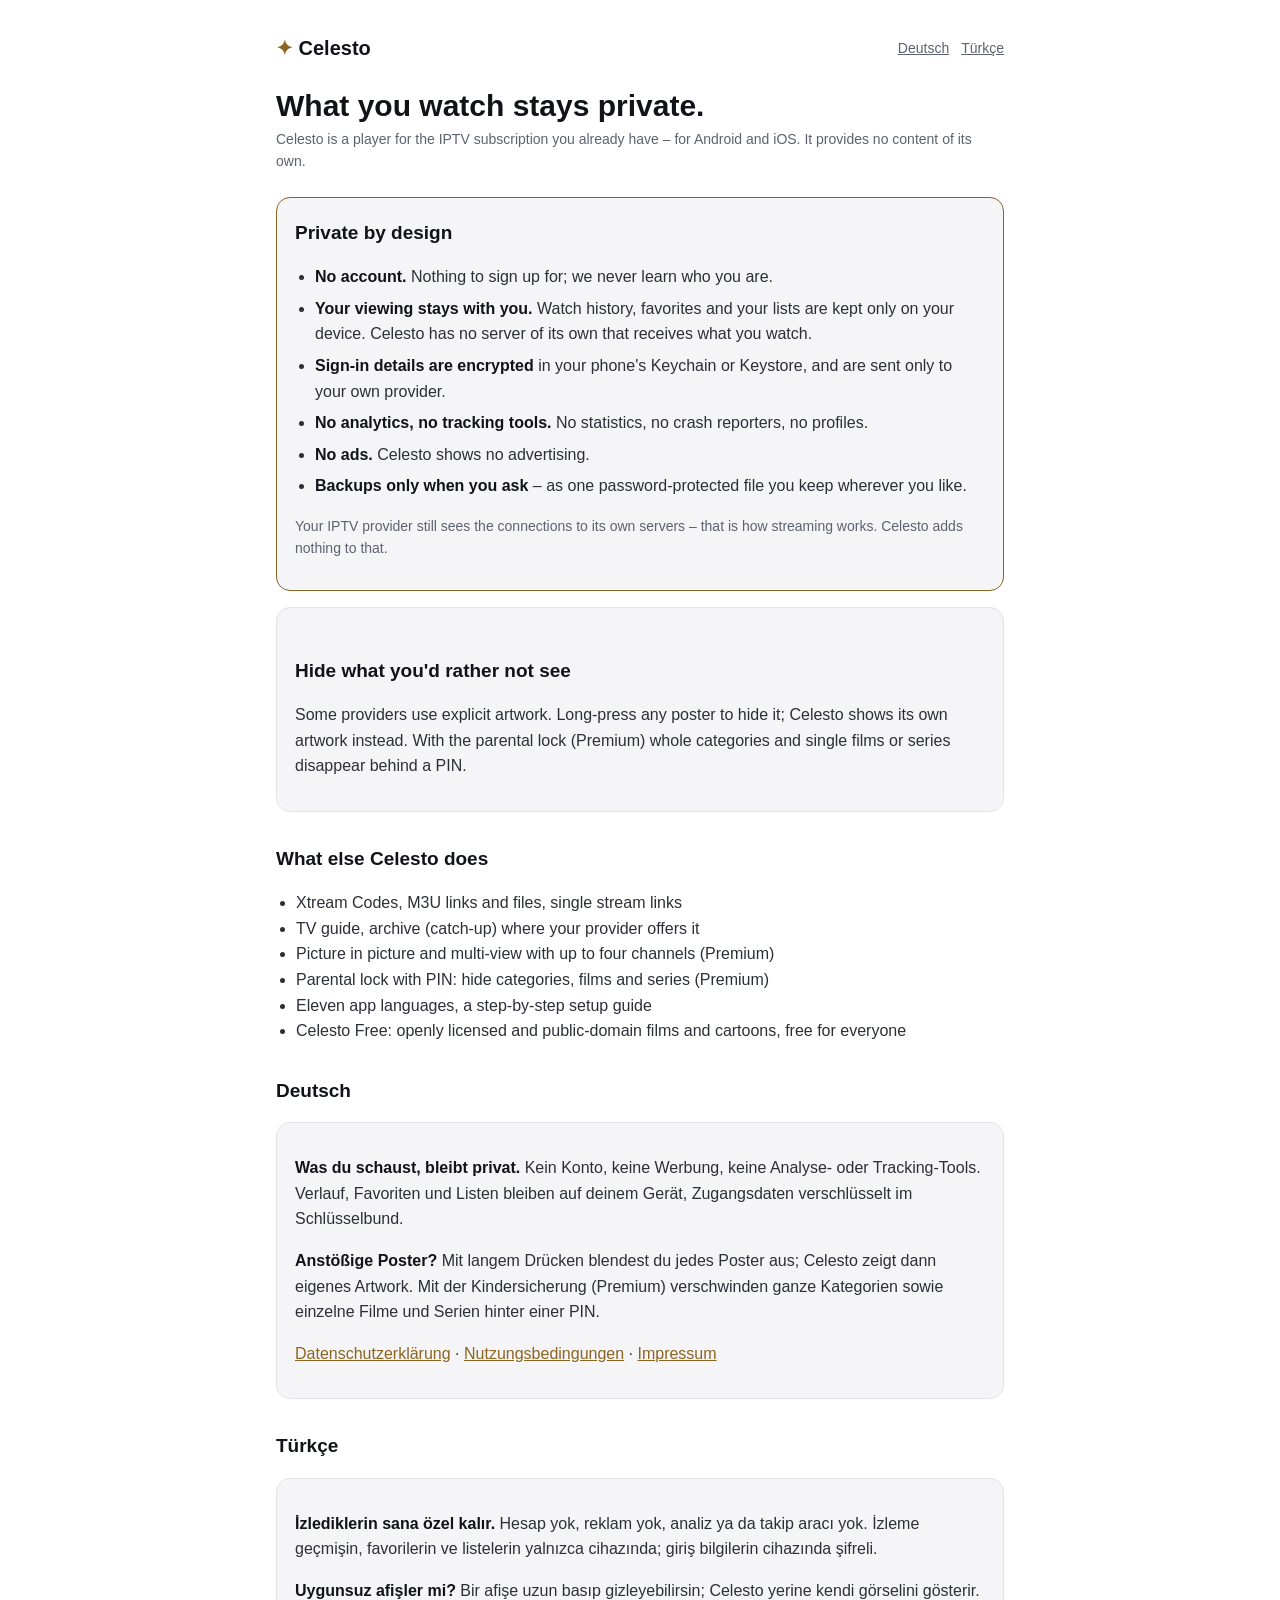
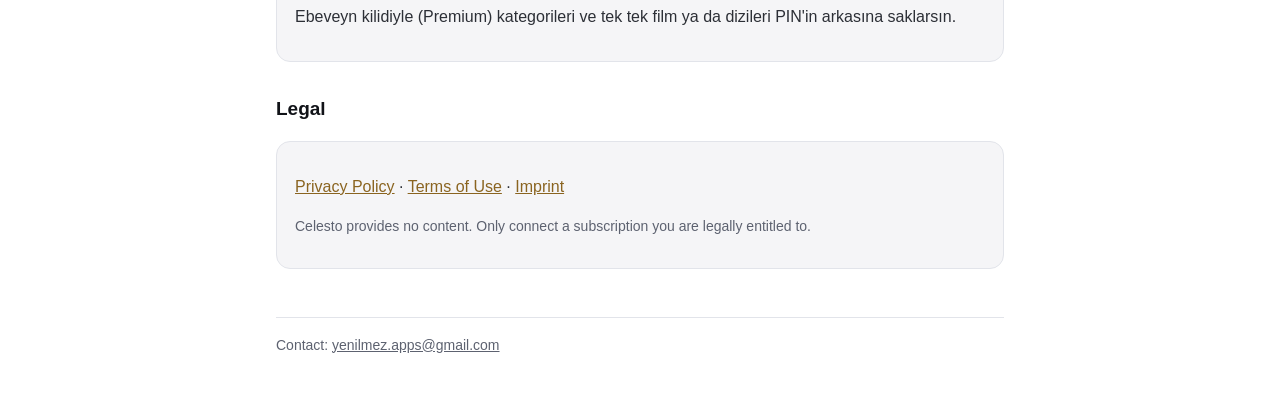
==== index.html @ 04bb2676 "Celesto legal pages and free film list Co-Authored-By: Claude Opus 5.5 <noreply@anthropic.com>" ====
<!doctype html>
<html lang="en">
<head>
<meta charset="utf-8">
<meta name="viewport" content="width=device-width, initial-scale=1">
<title>Celesto – IPTV player that keeps what you watch on your phone</title>
<meta name="description" content="Celesto is a privacy-friendly IPTV player for Android and iOS. No account, no tracking of what you watch: your lists, history and sign-in details stay encrypted on your device.">
<link rel="stylesheet" href="style.css">
</head>
<body>
<main>
<header>
  <a class="brand" href="index.html"><span>✦</span> Celesto</a>
  <nav><a href="#deutsch">Deutsch</a><a href="#turkce">Türkçe</a></nav>
</header>

<h1>What you watch stays private.</h1>
<p class="updated">Celesto is a player for the IPTV subscription you already have – for Android and iOS. It provides no content of its own.</p>

<div class="card promise">
  <h2>Private by design</h2>
  <ul>
    <li><strong>No account.</strong> Nothing to sign up for; we never learn who you are.</li>
    <li><strong>Your viewing stays with you.</strong> Watch history, favorites and your lists are kept only on your device. Celesto has no server of its own that receives what you watch.</li>
    <li><strong>Sign-in details are encrypted</strong> in your phone's Keychain or Keystore, and are sent only to your own provider.</li>
    <li><strong>No analytics, no tracking tools.</strong> No statistics, no crash reporters, no profiles.</li>
    <li><strong>No ads.</strong> Celesto shows no advertising.</li>
    <li><strong>Backups only when you ask</strong> – as one password-protected file you keep wherever you like.</li>
  </ul>
  <p class="note">Your IPTV provider still sees the connections to its own servers – that is how streaming works. Celesto adds nothing to that.</p>
</div>

<div class="card">
  <h2>Hide what you'd rather not see</h2>
  <p>Some providers use explicit artwork. Long-press any poster to hide it; Celesto shows its own artwork instead. With the parental lock (Premium) whole categories and single films or series disappear behind a PIN.</p>
</div>

<h2>What else Celesto does</h2>
<ul>
  <li>Xtream Codes, M3U links and files, single stream links</li>
  <li>TV guide, archive (catch-up) where your provider offers it</li>
  <li>Picture in picture and multi-view with up to four channels (Premium)</li>
  <li>Parental lock with PIN: hide categories, films and series (Premium)</li>
  <li>Eleven app languages, a step-by-step setup guide</li>
  <li>Celesto Free: openly licensed and public-domain films and cartoons, free for everyone</li>
</ul>

<h2 id="deutsch">Deutsch</h2>
<div class="card">
  <p><strong>Was du schaust, bleibt privat.</strong> Kein Konto, keine Werbung, keine Analyse- oder Tracking-Tools. Verlauf, Favoriten und Listen bleiben auf deinem Gerät, Zugangsdaten verschlüsselt im Schlüsselbund.</p>
  <p><strong>Anstößige Poster?</strong> Mit langem Drücken blendest du jedes Poster aus; Celesto zeigt dann eigenes Artwork. Mit der Kindersicherung (Premium) verschwinden ganze Kategorien sowie einzelne Filme und Serien hinter einer PIN.</p>
  <p><a href="de/datenschutz.html">Datenschutzerklärung</a> · <a href="de/nutzungsbedingungen.html">Nutzungsbedingungen</a> · <a href="de/impressum.html">Impressum</a></p>
</div>

<h2 id="turkce">Türkçe</h2>
<div class="card">
  <p><strong>İzlediklerin sana özel kalır.</strong> Hesap yok, reklam yok, analiz ya da takip aracı yok. İzleme geçmişin, favorilerin ve listelerin yalnızca cihazında; giriş bilgilerin cihazında şifreli.</p>
  <p><strong>Uygunsuz afişler mi?</strong> Bir afişe uzun basıp gizleyebilirsin; Celesto yerine kendi görselini gösterir. Ebeveyn kilidiyle (Premium) kategorileri ve tek tek film ya da dizileri PIN'in arkasına saklarsın.</p>
</div>

<h2>Legal</h2>
<div class="card">
  <p><a href="en/privacy.html">Privacy Policy</a> · <a href="en/terms.html">Terms of Use</a> · <a href="en/imprint.html">Imprint</a></p>
  <p class="note">Celesto provides no content. Only connect a subscription you are legally entitled to.</p>
</div>

<footer>Contact: <a href="mailto:yenilmez.apps@gmail.com">yenilmez.apps@gmail.com</a></footer>
</main>
</body>
</html>
---- style.css ----
:root {
  --bg: #07080b;
  --surface: #11141b;
  --text: #f2f3f5;
  --body: #c9ccd3;
  --muted: #8a8f9a;
  --gold: #e8c47e;
  --line: #1f2430;
  --todo-bg: #4a1d1d;
  --todo-text: #ffd2d2;
}

@media (prefers-color-scheme: light) {
  :root {
    --bg: #ffffff;
    --surface: #f5f5f7;
    --text: #111318;
    --body: #2c2f36;
    --muted: #5d6270;
    --gold: #8a6420;
    --line: #e2e4ea;
    --todo-bg: #ffe1e1;
    --todo-text: #7a1010;
  }
}

* { box-sizing: border-box; }

body {
  margin: 0;
  background: var(--bg);
  color: var(--body);
  font: 16px/1.6 -apple-system, BlinkMacSystemFont, "Segoe UI", Roboto, "Helvetica Neue", Arial, sans-serif;
}

main {
  max-width: 760px;
  margin: 0 auto;
  padding: 32px 16px 64px;
}

header {
  display: flex;
  justify-content: space-between;
  align-items: center;
  gap: 16px;
  margin-bottom: 24px;
}

.brand {
  color: var(--text);
  font-weight: 700;
  font-size: 20px;
  text-decoration: none;
}

.brand span { color: var(--gold); }

nav a { color: var(--muted); margin-left: 12px; font-size: 14px; }

h1 { color: var(--text); font-size: 30px; line-height: 1.2; margin: 0 0 4px; }
h2 { color: var(--text); font-size: 19px; margin: 32px 0 8px; }
h3 { color: var(--text); font-size: 16px; margin: 20px 0 4px; }

.updated { color: var(--muted); font-size: 14px; margin: 0 0 24px; }

a { color: var(--gold); }

ul { padding-left: 20px; }

.card {
  background: var(--surface);
  border: 1px solid var(--line);
  border-radius: 14px;
  padding: 16px 18px;
  margin: 16px 0;
}

.promise { border-color: var(--gold); }
.promise h2 { margin-top: 4px; }
.promise li { margin: 6px 0; }
.promise strong, .card strong { color: var(--text); }
.note { color: var(--muted); font-size: 14px; }

.todo {
  background: var(--todo-bg);
  color: var(--todo-text);
  border-radius: 6px;
  padding: 1px 6px;
  font-weight: 600;
}

footer {
  margin-top: 48px;
  padding-top: 16px;
  border-top: 1px solid var(--line);
  color: var(--muted);
  font-size: 14px;
}

footer a { color: var(--muted); margin-right: 16px; }
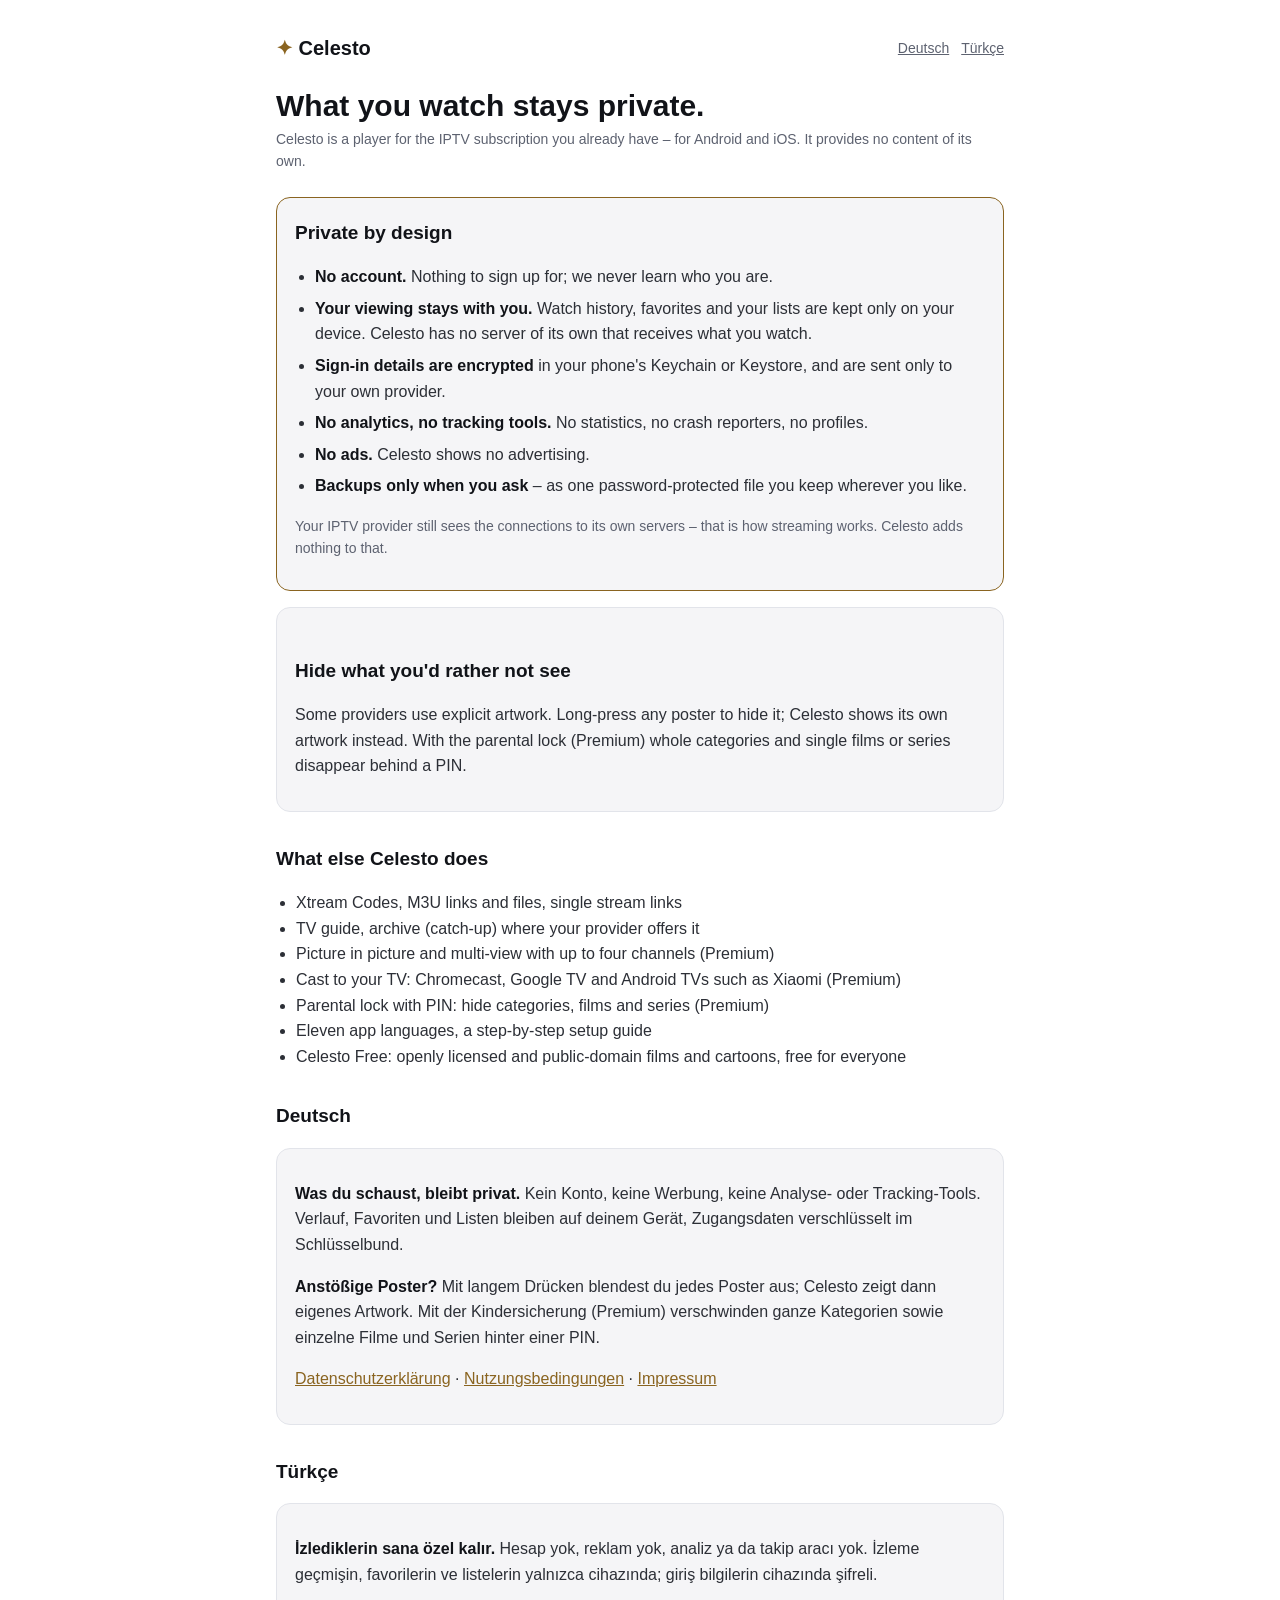
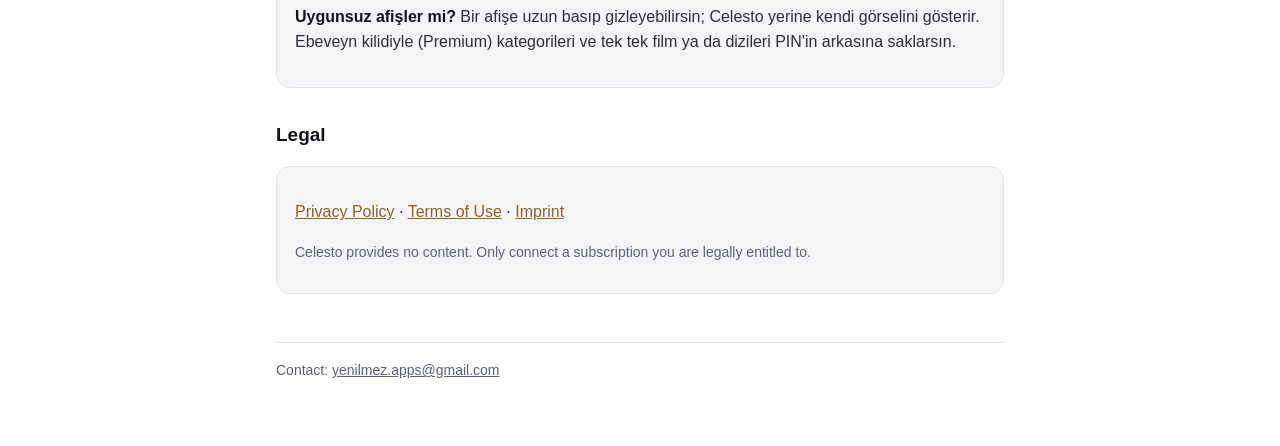
==== commit a2f84a3f: "Cast to TV in privacy policy and overview" ====
--- a/index.html
+++ b/index.html
@@ -40,6 +40,7 @@
   <li>Xtream Codes, M3U links and files, single stream links</li>
   <li>TV guide, archive (catch-up) where your provider offers it</li>
   <li>Picture in picture and multi-view with up to four channels (Premium)</li>
+  <li>Cast to your TV: Chromecast, Google TV and Android TVs such as Xiaomi (Premium)</li>
   <li>Parental lock with PIN: hide categories, films and series (Premium)</li>
   <li>Eleven app languages, a step-by-step setup guide</li>
   <li>Celesto Free: openly licensed and public-domain films and cartoons, free for everyone</li>
